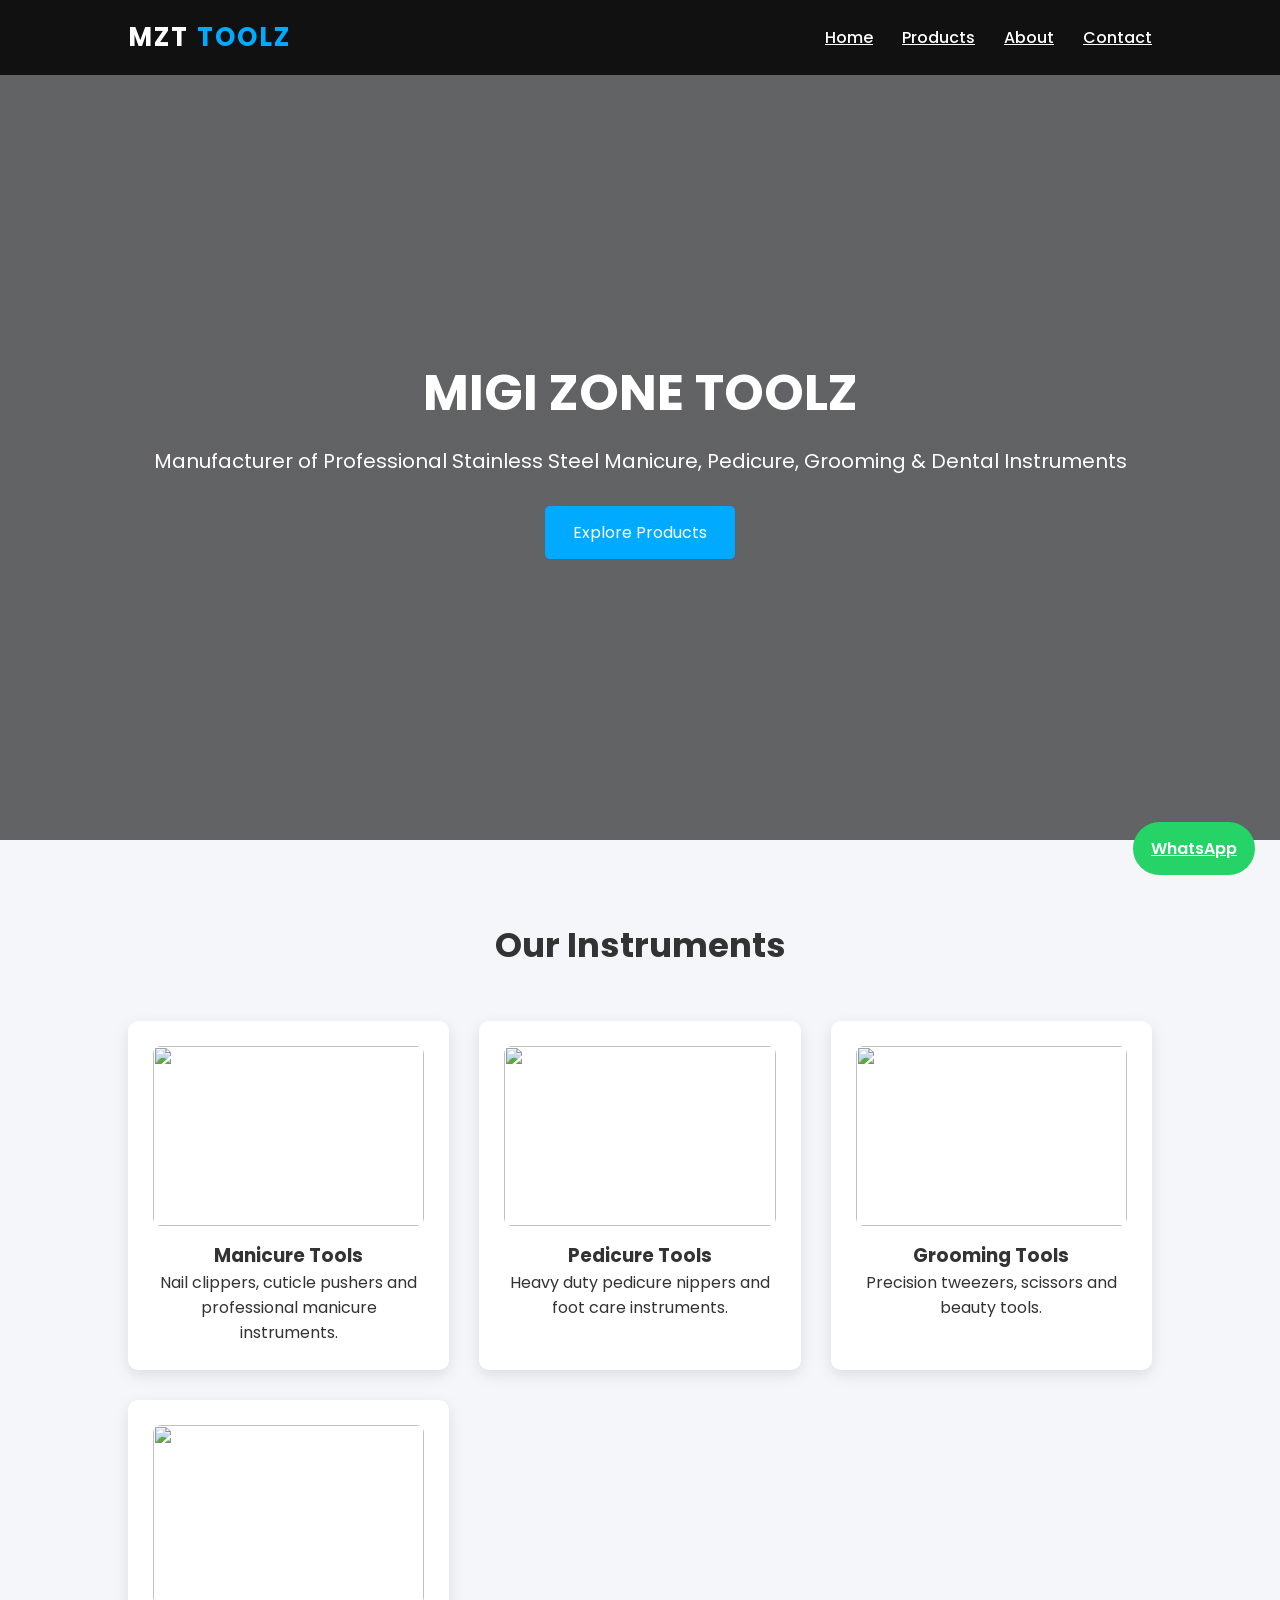
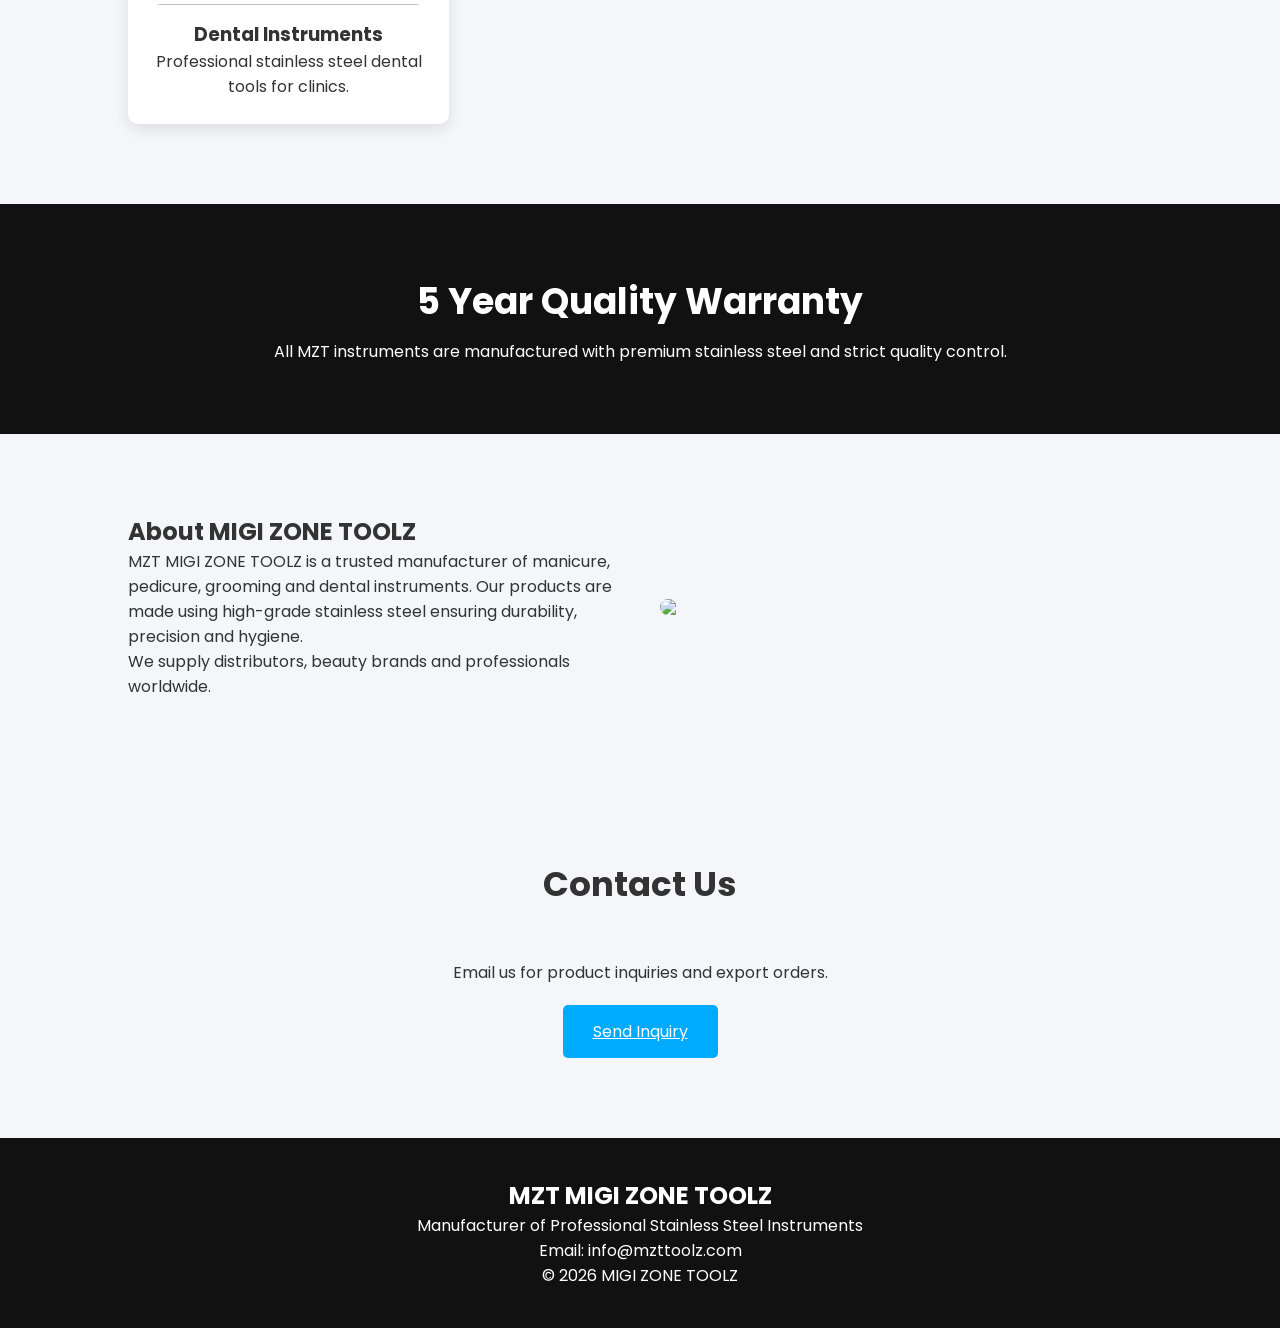
==== index.html @ c30a3d48 "Add files via upload" ====
<!DOCTYPE html>
<html lang="en">

<head>
<meta charset="UTF-8">
<meta name="viewport" content="width=device-width, initial-scale=1.0">

<title>MZT MIGI ZONE TOOLZ | Stainless Steel Instruments Manufacturer</title>

<meta name="description" content="MZT MIGI ZONE TOOLZ manufactures professional manicure, pedicure, grooming and dental instruments made from premium stainless steel.">

<link href="https://fonts.googleapis.com/css2?family=Poppins:wght@300;400;600;700&display=swap" rel="stylesheet">

<style>

*{
margin:0;
padding:0;
box-sizing:border-box;
font-family:'Poppins',sans-serif;
}

html{
scroll-behavior:smooth;
}

body{
background:#f4f6f9;
color:#333;
}

/* HEADER */

header{
background:#111;
color:white;
padding:18px 10%;
display:flex;
justify-content:space-between;
align-items:center;
position:sticky;
top:0;
z-index:1000;
}

.logo{
font-size:26px;
font-weight:700;
letter-spacing:2px;
}

.logo span{
color:#00aaff;
}

nav a{
color:white;
margin-left:25px;
font-weight:500;
}

nav a:hover{
color:#00aaff;
}

/* HERO */

.hero{
height:85vh;
background:linear-gradient(rgba(0,0,0,.6),rgba(0,0,0,.6)),
url("https://images.unsplash.com/photo-1588776814546-7fa85d03d813?auto=format&fit=crop&w=1500&q=80");
background-size:cover;
background-position:center;
display:flex;
flex-direction:column;
justify-content:center;
align-items:center;
text-align:center;
color:white;
padding:20px;
}

.hero h1{
font-size:50px;
margin-bottom:15px;
}

.hero p{
font-size:20px;
margin-bottom:30px;
}

.hero button{
background:#00aaff;
border:none;
padding:14px 28px;
font-size:16px;
color:white;
border-radius:5px;
cursor:pointer;
}

/* SECTIONS */

.section{
padding:80px 10%;
}

.section-title{
text-align:center;
font-size:34px;
margin-bottom:50px;
}

/* PRODUCTS */

.grid{
display:grid;
grid-template-columns:repeat(auto-fit,minmax(250px,1fr));
gap:30px;
}

.card{
background:white;
padding:25px;
border-radius:10px;
box-shadow:0 5px 15px rgba(0,0,0,.1);
text-align:center;
transition:.3s;
}

.card:hover{
transform:translateY(-8px);
}

.card img{
width:100%;
height:180px;
object-fit:cover;
border-radius:8px;
margin-bottom:15px;
}

/* WARRANTY */

.warranty{
background:#111;
color:white;
text-align:center;
padding:70px 10%;
}

.warranty h2{
font-size:36px;
margin-bottom:10px;
}

/* ABOUT */

.about{
display:grid;
grid-template-columns:1fr 1fr;
gap:40px;
align-items:center;
}

.about img{
width:100%;
border-radius:10px;
}

/* CONTACT */

.contact{
text-align:center;
}

.contact a{
background:#00aaff;
padding:14px 30px;
color:white;
border-radius:5px;
display:inline-block;
margin-top:20px;
}

/* FOOTER */

footer{
background:#111;
color:white;
text-align:center;
padding:40px 10%;
}

/* WHATSAPP */

.whatsapp{
position:fixed;
bottom:25px;
right:25px;
background:#25D366;
color:white;
padding:14px 18px;
border-radius:50px;
font-weight:600;
}

/* MOBILE */

@media(max-width:768px){

.about{
grid-template-columns:1fr;
text-align:center;
}

.hero h1{
font-size:34px;
}

nav{
display:none;
}

}

</style>
</head>

<body>

<header>

<div class="logo">MZT <span>TOOLZ</span></div>

<nav>
<a href="#">Home</a>
<a href="#products">Products</a>
<a href="#about">About</a>
<a href="#contact">Contact</a>
</nav>

</header>

<section class="hero">

<h1>MIGI ZONE TOOLZ</h1>

<p>Manufacturer of Professional Stainless Steel Manicure, Pedicure, Grooming & Dental Instruments</p>

<button onclick="document.getElementById('products').scrollIntoView()">
Explore Products
</button>

</section>

<section class="section" id="products">

<h2 class="section-title">Our Instruments</h2>

<div class="grid">

<div class="card">
<img src="manicure.jpg">
<h3>Manicure Tools</h3>
<p>Nail clippers, cuticle pushers and professional manicure instruments.</p>
</div>

<div class="card">
<img src="pedicure.jpg">
<h3>Pedicure Tools</h3>
<p>Heavy duty pedicure nippers and foot care instruments.</p>
</div>

<div class="card">
<img src="grooming.jpg">
<h3>Grooming Tools</h3>
<p>Precision tweezers, scissors and beauty tools.</p>
</div>

<div class="card">
<img src="dental.jpg">
<h3>Dental Instruments</h3>
<p>Professional stainless steel dental tools for clinics.</p>
</div>

</div>

</section>

<section class="warranty">

<h2>5 Year Quality Warranty</h2>

<p>All MZT instruments are manufactured with premium stainless steel and strict quality control.</p>

</section>

<section class="section about" id="about">

<div>

<h2>About MIGI ZONE TOOLZ</h2>

<p>MZT MIGI ZONE TOOLZ is a trusted manufacturer of manicure, pedicure, grooming and dental instruments. Our products are made using high-grade stainless steel ensuring durability, precision and hygiene.</p>

<p>We supply distributors, beauty brands and professionals worldwide.</p>

</div>

<img src="factory.jpg">

</section>

<section class="section contact" id="contact">

<h2 class="section-title">Contact Us</h2>

<p>Email us for product inquiries and export orders.</p>

<a href="mailto:info@mzttoolz.com">Send Inquiry</a>

</section>

<footer>

<h2>MZT MIGI ZONE TOOLZ</h2>

<p>Manufacturer of Professional Stainless Steel Instruments</p>

<p>Email: info@mzttoolz.com</p>

<p>© 2026 MIGI ZONE TOOLZ</p>

</footer>

<a class="whatsapp" href="https://wa.me/923000000000" target="_blank">
WhatsApp
</a>

</body>
</html>
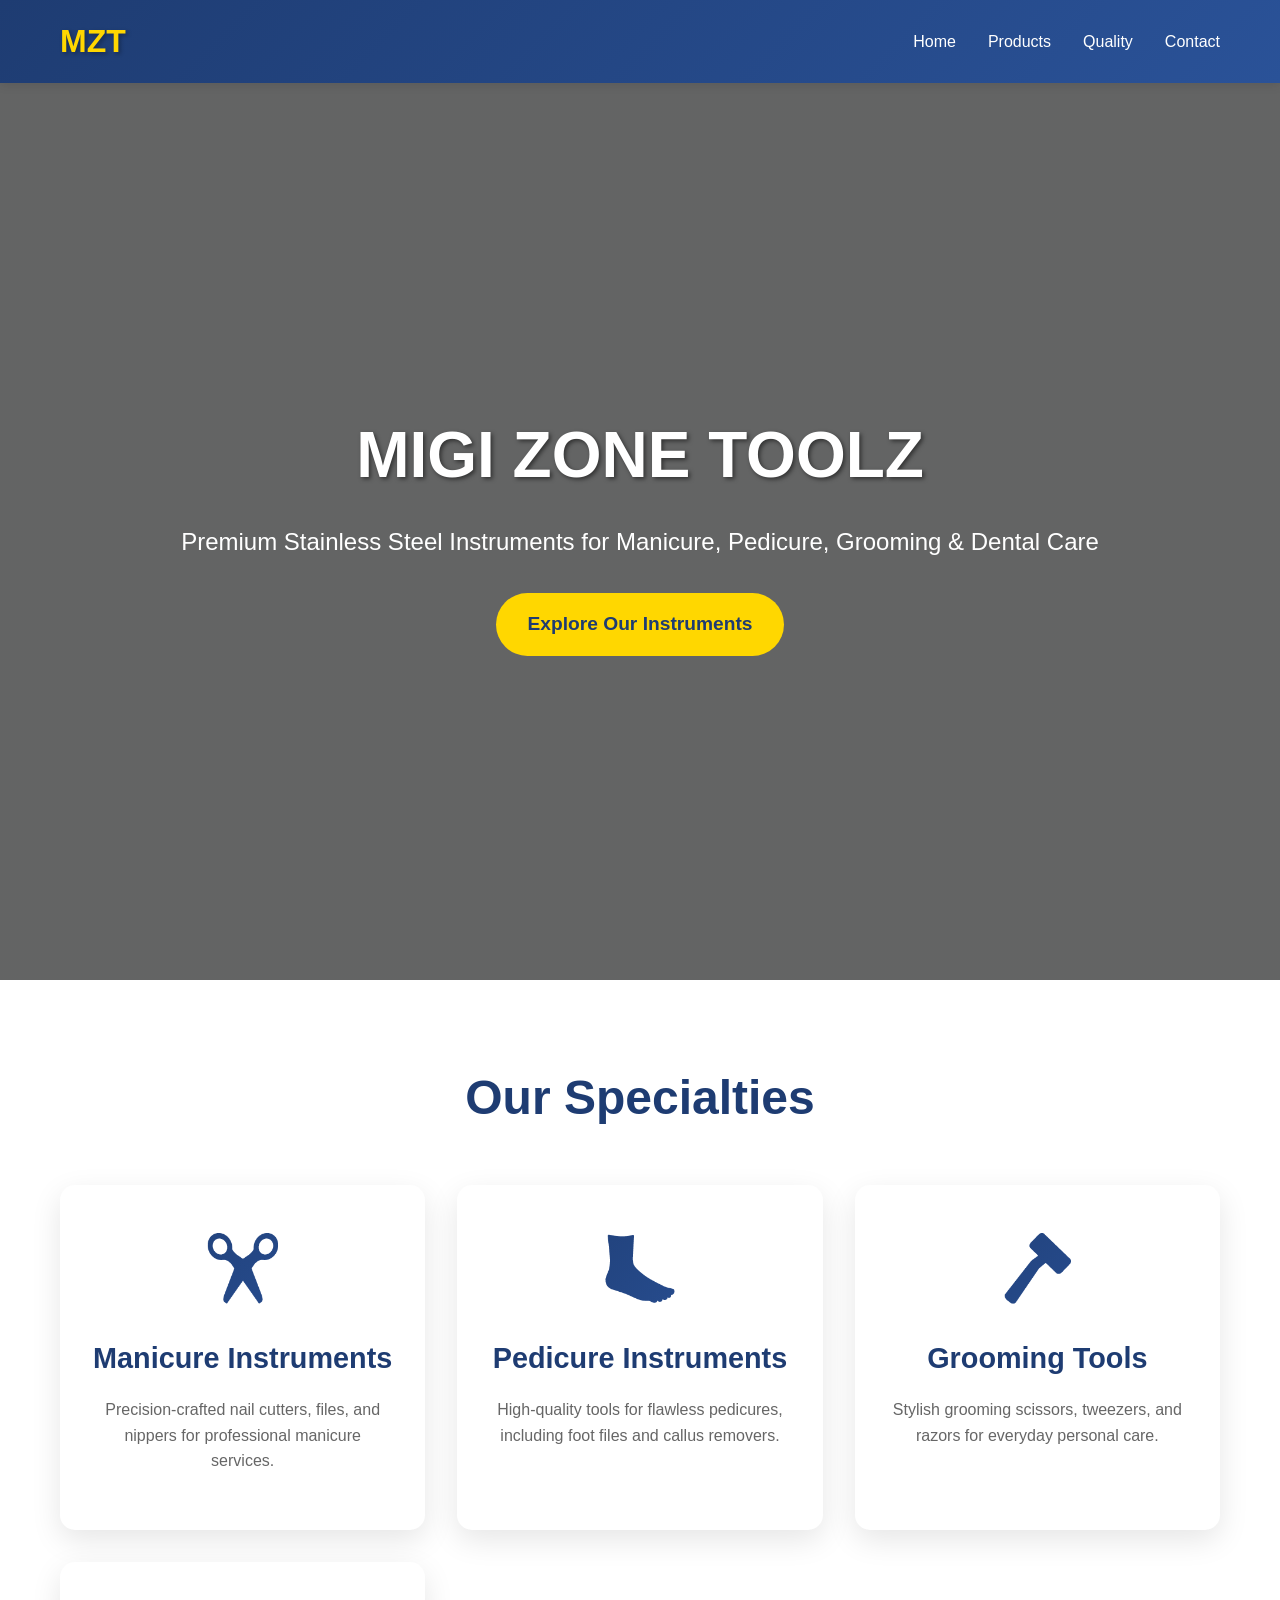
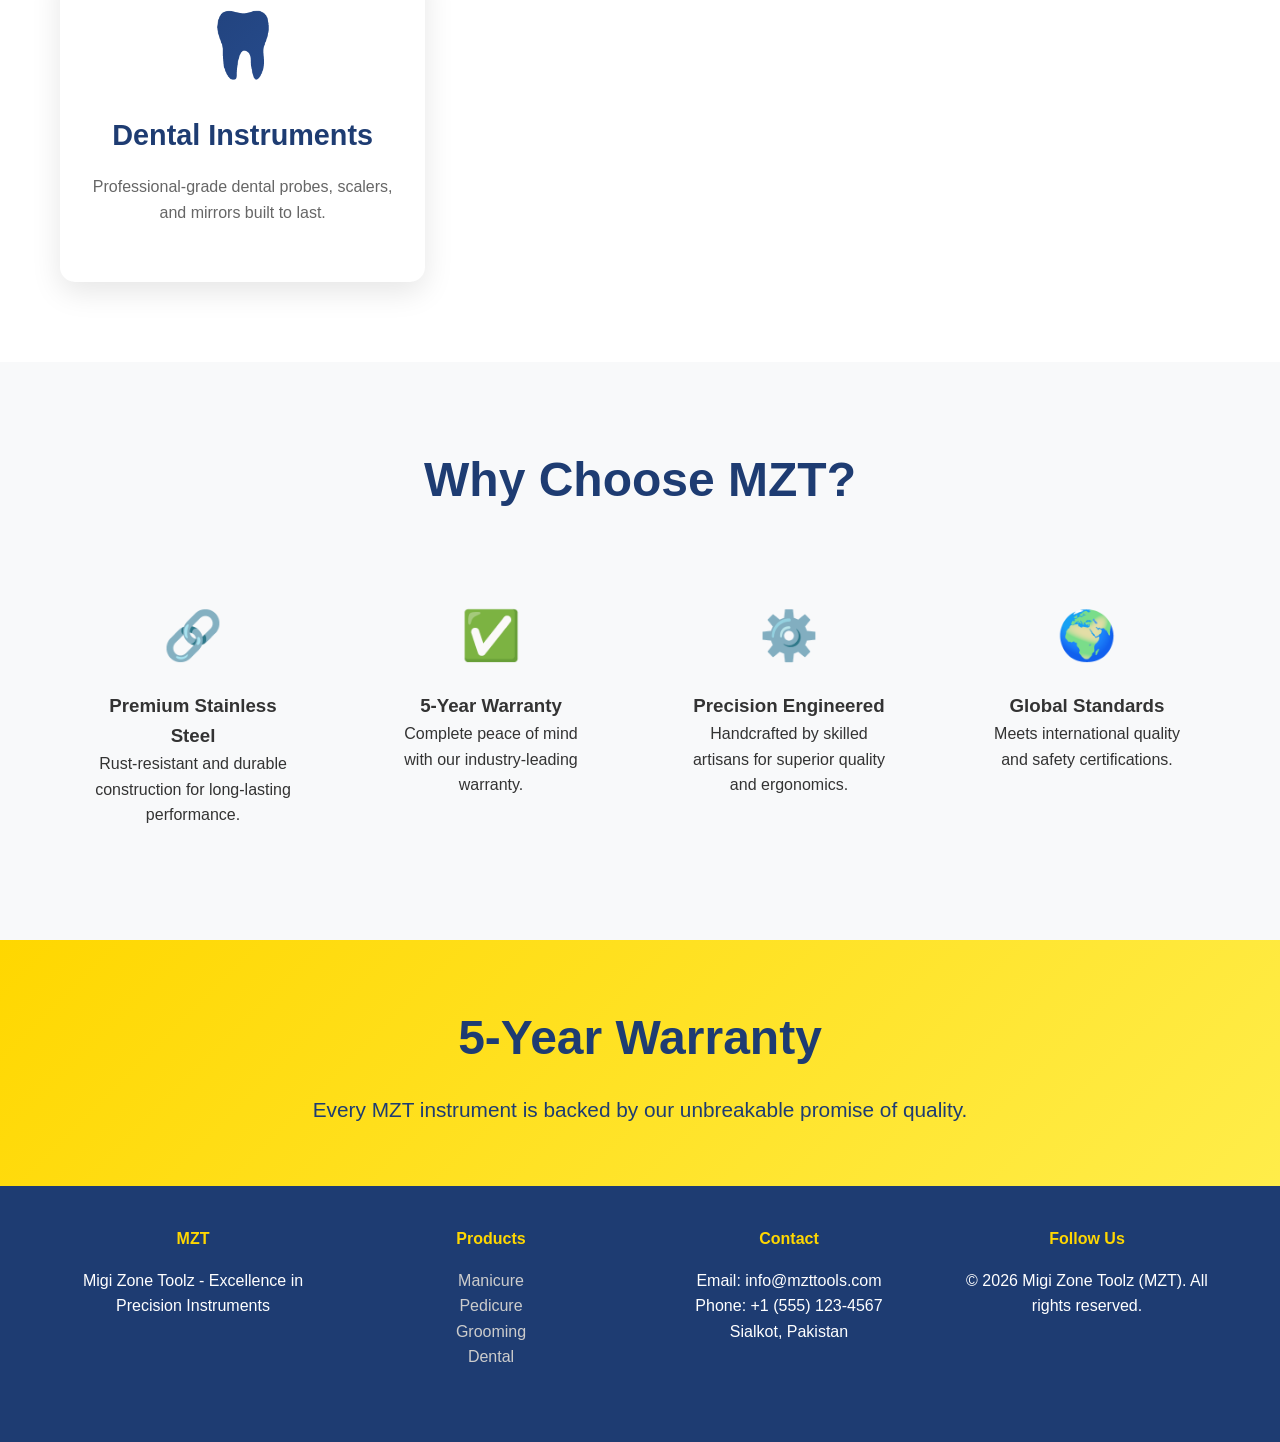
==== commit 8d51fa2c: "Add files via upload" ====
--- a/index.html
+++ b/index.html
@@ -1,343 +1,390 @@
 <!DOCTYPE html>
 <html lang="en">
-
 <head>
-<meta charset="UTF-8">
-<meta name="viewport" content="width=device-width, initial-scale=1.0">
-
-<title>MZT MIGI ZONE TOOLZ | Stainless Steel Instruments Manufacturer</title>
-
-<meta name="description" content="MZT MIGI ZONE TOOLZ manufactures professional manicure, pedicure, grooming and dental instruments made from premium stainless steel.">
-
-<link href="https://fonts.googleapis.com/css2?family=Poppins:wght@300;400;600;700&display=swap" rel="stylesheet">
-
-<style>
-
-*{
-margin:0;
-padding:0;
-box-sizing:border-box;
-font-family:'Poppins',sans-serif;
-}
-
-html{
-scroll-behavior:smooth;
-}
-
-body{
-background:#f4f6f9;
-color:#333;
-}
-
-/* HEADER */
-
-header{
-background:#111;
-color:white;
-padding:18px 10%;
-display:flex;
-justify-content:space-between;
-align-items:center;
-position:sticky;
-top:0;
-z-index:1000;
-}
-
-.logo{
-font-size:26px;
-font-weight:700;
-letter-spacing:2px;
-}
-
-.logo span{
-color:#00aaff;
-}
-
-nav a{
-color:white;
-margin-left:25px;
-font-weight:500;
-}
-
-nav a:hover{
-color:#00aaff;
-}
-
-/* HERO */
-
-.hero{
-height:85vh;
-background:linear-gradient(rgba(0,0,0,.6),rgba(0,0,0,.6)),
-url("https://images.unsplash.com/photo-1588776814546-7fa85d03d813?auto=format&fit=crop&w=1500&q=80");
-background-size:cover;
-background-position:center;
-display:flex;
-flex-direction:column;
-justify-content:center;
-align-items:center;
-text-align:center;
-color:white;
-padding:20px;
-}
-
-.hero h1{
-font-size:50px;
-margin-bottom:15px;
-}
-
-.hero p{
-font-size:20px;
-margin-bottom:30px;
-}
-
-.hero button{
-background:#00aaff;
-border:none;
-padding:14px 28px;
-font-size:16px;
-color:white;
-border-radius:5px;
-cursor:pointer;
-}
-
-/* SECTIONS */
-
-.section{
-padding:80px 10%;
-}
-
-.section-title{
-text-align:center;
-font-size:34px;
-margin-bottom:50px;
-}
-
-/* PRODUCTS */
-
-.grid{
-display:grid;
-grid-template-columns:repeat(auto-fit,minmax(250px,1fr));
-gap:30px;
-}
-
-.card{
-background:white;
-padding:25px;
-border-radius:10px;
-box-shadow:0 5px 15px rgba(0,0,0,.1);
-text-align:center;
-transition:.3s;
-}
-
-.card:hover{
-transform:translateY(-8px);
-}
-
-.card img{
-width:100%;
-height:180px;
-object-fit:cover;
-border-radius:8px;
-margin-bottom:15px;
-}
-
-/* WARRANTY */
-
-.warranty{
-background:#111;
-color:white;
-text-align:center;
-padding:70px 10%;
-}
-
-.warranty h2{
-font-size:36px;
-margin-bottom:10px;
-}
-
-/* ABOUT */
-
-.about{
-display:grid;
-grid-template-columns:1fr 1fr;
-gap:40px;
-align-items:center;
-}
-
-.about img{
-width:100%;
-border-radius:10px;
-}
-
-/* CONTACT */
-
-.contact{
-text-align:center;
-}
-
-.contact a{
-background:#00aaff;
-padding:14px 30px;
-color:white;
-border-radius:5px;
-display:inline-block;
-margin-top:20px;
-}
-
-/* FOOTER */
-
-footer{
-background:#111;
-color:white;
-text-align:center;
-padding:40px 10%;
-}
-
-/* WHATSAPP */
-
-.whatsapp{
-position:fixed;
-bottom:25px;
-right:25px;
-background:#25D366;
-color:white;
-padding:14px 18px;
-border-radius:50px;
-font-weight:600;
-}
-
-/* MOBILE */
-
-@media(max-width:768px){
-
-.about{
-grid-template-columns:1fr;
-text-align:center;
-}
-
-.hero h1{
-font-size:34px;
-}
-
-nav{
-display:none;
-}
-
-}
-
-</style>
+    <meta charset="UTF-8">
+    <meta name="viewport" content="width=device-width, initial-scale=1.0">
+    <title>MIGI ZONE TOOLZ (MZT) - Premium Manicure, Pedicure, Grooming & Dental Instruments</title>
+    <style>
+        /* Reset and Base Styles */
+        * {
+            margin: 0;
+            padding: 0;
+            box-sizing: border-box;
+        }
+        body {
+            font-family: 'Arial', sans-serif;
+            line-height: 1.6;
+            color: #333;
+            background-color: #f8f9fa;
+        }
+        .container {
+            max-width: 1200px;
+            margin: 0 auto;
+            padding: 0 20px;
+        }
+
+        /* Header & Logo */
+        header {
+            background: linear-gradient(135deg, #1e3c72 0%, #2a5298 100%);
+            color: white;
+            padding: 1rem 0;
+            position: fixed;
+            width: 100%;
+            top: 0;
+            z-index: 1000;
+            box-shadow: 0 2px 10px rgba(0,0,0,0.1);
+        }
+        nav {
+            display: flex;
+            justify-content: space-between;
+            align-items: center;
+        }
+        .logo {
+            font-size: 2rem;
+            font-weight: bold;
+            color: #ffd700;
+            text-shadow: 2px 2px 4px rgba(0,0,0,0.3);
+        }
+        .nav-links {
+            display: flex;
+            list-style: none;
+            gap: 2rem;
+        }
+        .nav-links a {
+            color: white;
+            text-decoration: none;
+            font-weight: 500;
+            transition: color 0.3s;
+        }
+        .nav-links a:hover {
+            color: #ffd700;
+        }
+        .hamburger {
+            display: none;
+            flex-direction: column;
+            cursor: pointer;
+        }
+        .hamburger span {
+            width: 25px;
+            height: 3px;
+            background: white;
+            margin: 3px 0;
+            transition: 0.3s;
+        }
+
+        /* Hero Banner */
+        .hero {
+            background: linear-gradient(rgba(0,0,0,0.6), rgba(0,0,0,0.6)), url('[data-uri]') center/cover;
+            height: 100vh;
+            display: flex;
+            align-items: center;
+            justify-content: center;
+            text-align: center;
+            color: white;
+            margin-top: 80px;
+        }
+        .hero h1 {
+            font-size: 4rem;
+            margin-bottom: 1rem;
+            text-shadow: 2px 2px 4px rgba(0,0,0,0.5);
+        }
+        .hero p {
+            font-size: 1.5rem;
+            margin-bottom: 2rem;
+        }
+        .cta-button {
+            display: inline-block;
+            background: #ffd700;
+            color: #1e3c72;
+            padding: 1rem 2rem;
+            text-decoration: none;
+            font-weight: bold;
+            border-radius: 50px;
+            transition: transform 0.3s, box-shadow 0.3s;
+            font-size: 1.2rem;
+        }
+        .cta-button:hover {
+            transform: translateY(-3px);
+            box-shadow: 0 10px 20px rgba(255,215,0,0.4);
+        }
+
+        /* Sections Grid */
+        .sections {
+            padding: 80px 0;
+            background: white;
+        }
+        .section-grid {
+            display: grid;
+            grid-template-columns: repeat(auto-fit, minmax(300px, 1fr));
+            gap: 2rem;
+            margin-top: 3rem;
+        }
+        .section-card {
+            background: white;
+            border-radius: 15px;
+            overflow: hidden;
+            box-shadow: 0 10px 30px rgba(0,0,0,0.1);
+            transition: transform 0.3s, box-shadow 0.3s;
+            text-align: center;
+            padding: 2rem;
+        }
+        .section-card:hover {
+            transform: translateY(-10px);
+            box-shadow: 0 20px 40px rgba(0,0,0,0.15);
+        }
+        .section-icon {
+            font-size: 4rem;
+            margin-bottom: 1rem;
+            background: linear-gradient(135deg, #1e3c72, #2a5298);
+            -webkit-background-clip: text;
+            -webkit-text-fill-color: transparent;
+            background-clip: text;
+        }
+        .section-card h3 {
+            font-size: 1.8rem;
+            margin-bottom: 1rem;
+            color: #1e3c72;
+        }
+        .section-card p {
+            color: #666;
+            margin-bottom: 1.5rem;
+        }
+
+        /* Features */
+        .features {
+            padding: 80px 0;
+            background: #f8f9fa;
+        }
+        .features h2 {
+            text-align: center;
+            font-size: 3rem;
+            margin-bottom: 3rem;
+            color: #1e3c72;
+        }
+        .features-grid {
+            display: grid;
+            grid-template-columns: repeat(auto-fit, minmax(250px, 1fr));
+            gap: 2rem;
+        }
+        .feature-item {
+            text-align: center;
+            padding: 2rem;
+        }
+        .feature-icon {
+            font-size: 3rem;
+            color: #ffd700;
+            margin-bottom: 1rem;
+        }
+
+        /* Warranty Highlight */
+        .warranty {
+            background: linear-gradient(135deg, #ffd700 0%, #ffed4a 100%);
+            padding: 60px 0;
+            text-align: center;
+        }
+        .warranty h2 {
+            font-size: 3rem;
+            color: #1e3c72;
+            margin-bottom: 1rem;
+        }
+        .warranty p {
+            font-size: 1.3rem;
+            color: #1e3c72;
+        }
+
+        /* Footer */
+        footer {
+            background: #1e3c72;
+            color: white;
+            text-align: center;
+            padding: 40px 0;
+        }
+        .footer-content {
+            display: grid;
+            grid-template-columns: repeat(auto-fit, minmax(250px, 1fr));
+            gap: 2rem;
+            margin-bottom: 2rem;
+        }
+        .footer-section h4 {
+            margin-bottom: 1rem;
+            color: #ffd700;
+        }
+        .footer-section a {
+            color: #ccc;
+            text-decoration: none;
+        }
+        .footer-section a:hover {
+            color: #ffd700;
+        }
+
+        /* Mobile Responsiveness */
+        @media (max-width: 768px) {
+            .hamburger {
+                display: flex;
+            }
+            .nav-links {
+                display: none;
+                position: absolute;
+                top: 100%;
+                left: 0;
+                width: 100%;
+                background: #1e3c72;
+                flex-direction: column;
+                padding: 1rem;
+            }
+            .nav-links.active {
+                display: flex;
+            }
+            .hero h1 {
+                font-size: 2.5rem;
+            }
+            .hero p {
+                font-size: 1.2rem;
+            }
+            .section-grid {
+                grid-template-columns: 1fr;
+            }
+        }
+    </style>
 </head>
-
 <body>
-
-<header>
-
-<div class="logo">MZT <span>TOOLZ</span></div>
-
-<nav>
-<a href="#">Home</a>
-<a href="#products">Products</a>
-<a href="#about">About</a>
-<a href="#contact">Contact</a>
-</nav>
-
-</header>
-
-<section class="hero">
-
-<h1>MIGI ZONE TOOLZ</h1>
-
-<p>Manufacturer of Professional Stainless Steel Manicure, Pedicure, Grooming & Dental Instruments</p>
-
-<button onclick="document.getElementById('products').scrollIntoView()">
-Explore Products
-</button>
-
-</section>
-
-<section class="section" id="products">
-
-<h2 class="section-title">Our Instruments</h2>
-
-<div class="grid">
-
-<div class="card">
-<img src="manicure.jpg">
-<h3>Manicure Tools</h3>
-<p>Nail clippers, cuticle pushers and professional manicure instruments.</p>
-</div>
-
-<div class="card">
-<img src="pedicure.jpg">
-<h3>Pedicure Tools</h3>
-<p>Heavy duty pedicure nippers and foot care instruments.</p>
-</div>
-
-<div class="card">
-<img src="grooming.jpg">
-<h3>Grooming Tools</h3>
-<p>Precision tweezers, scissors and beauty tools.</p>
-</div>
-
-<div class="card">
-<img src="dental.jpg">
-<h3>Dental Instruments</h3>
-<p>Professional stainless steel dental tools for clinics.</p>
-</div>
-
-</div>
-
-</section>
-
-<section class="warranty">
-
-<h2>5 Year Quality Warranty</h2>
-
-<p>All MZT instruments are manufactured with premium stainless steel and strict quality control.</p>
-
-</section>
-
-<section class="section about" id="about">
-
-<div>
-
-<h2>About MIGI ZONE TOOLZ</h2>
-
-<p>MZT MIGI ZONE TOOLZ is a trusted manufacturer of manicure, pedicure, grooming and dental instruments. Our products are made using high-grade stainless steel ensuring durability, precision and hygiene.</p>
-
-<p>We supply distributors, beauty brands and professionals worldwide.</p>
-
-</div>
-
-<img src="factory.jpg">
-
-</section>
-
-<section class="section contact" id="contact">
-
-<h2 class="section-title">Contact Us</h2>
-
-<p>Email us for product inquiries and export orders.</p>
-
-<a href="mailto:info@mzttoolz.com">Send Inquiry</a>
-
-</section>
-
-<footer>
-
-<h2>MZT MIGI ZONE TOOLZ</h2>
-
-<p>Manufacturer of Professional Stainless Steel Instruments</p>
-
-<p>Email: info@mzttoolz.com</p>
-
-<p>© 2026 MIGI ZONE TOOLZ</p>
-
-</footer>
-
-<a class="whatsapp" href="https://wa.me/923000000000" target="_blank">
-WhatsApp
-</a>
-
+    <!-- Header -->
+    <header>
+        <nav class="container">
+            <div class="logo">MZT</div>
+            <ul class="nav-links">
+                <li><a href="#home">Home</a></li>
+                <li><a href="#sections">Products</a></li>
+                <li><a href="#features">Quality</a></li>
+                <li><a href="#contact">Contact</a></li>
+            </ul>
+            <div class="hamburger" onclick="toggleMenu()">
+                <span></span>
+                <span></span>
+                <span></span>
+            </div>
+        </nav>
+    </header>
+
+    <!-- Hero Banner -->
+    <section id="home" class="hero">
+        <div class="container">
+            <h1>MIGI ZONE TOOLZ</h1>
+            <p>Premium Stainless Steel Instruments for Manicure, Pedicure, Grooming & Dental Care</p>
+            <a href="#sections" class="cta-button">Explore Our Instruments</a>
+        </div>
+    </section>
+
+    <!-- Product Categories -->
+    <section id="sections" class="sections">
+        <div class="container">
+            <h2 style="text-align: center; font-size: 3rem; color: #1e3c72; margin-bottom: 1rem;">Our Specialties</h2>
+            <div class="section-grid">
+                <div class="section-card">
+                    <div class="section-icon">✂️</div>
+                    <h3>Manicure Instruments</h3>
+                    <p>Precision-crafted nail cutters, files, and nippers for professional manicure services.</p>
+                </div>
+                <div class="section-card">
+                    <div class="section-icon">🦶</div>
+                    <h3>Pedicure Instruments</h3>
+                    <p>High-quality tools for flawless pedicures, including foot files and callus removers.</p>
+                </div>
+                <div class="section-card">
+                    <div class="section-icon">🪒</div>
+                    <h3>Grooming Tools</h3>
+                    <p>Stylish grooming scissors, tweezers, and razors for everyday personal care.</p>
+                </div>
+                <div class="section-card">
+                    <div class="section-icon">🦷</div>
+                    <h3>Dental Instruments</h3>
+                    <p>Professional-grade dental probes, scalers, and mirrors built to last.</p>
+                </div>
+            </div>
+        </div>
+    </section>
+
+    <!-- Features -->
+    <section id="features" class="features">
+        <div class="container">
+            <h2>Why Choose MZT?</h2>
+            <div class="features-grid">
+                <div class="feature-item">
+                    <div class="feature-icon">🔗</div>
+                    <h3>Premium Stainless Steel</h3>
+                    <p>Rust-resistant and durable construction for long-lasting performance.</p>
+                </div>
+                <div class="feature-item">
+                    <div class="feature-icon">✅</div>
+                    <h3>5-Year Warranty</h3>
+                    <p>Complete peace of mind with our industry-leading warranty.</p>
+                </div>
+                <div class="feature-item">
+                    <div class="feature-icon">⚙️</div>
+                    <h3>Precision Engineered</h3>
+                    <p>Handcrafted by skilled artisans for superior quality and ergonomics.</p>
+                </div>
+                <div class="feature-item">
+                    <div class="feature-icon">🌍</div>
+                    <h3>Global Standards</h3>
+                    <p>Meets international quality and safety certifications.</p>
+                </div>
+            </div>
+        </div>
+    </section>
+
+    <!-- Warranty Banner -->
+    <section class="warranty">
+        <div class="container">
+            <h2>5-Year Warranty</h2>
+            <p>Every MZT instrument is backed by our unbreakable promise of quality.</p>
+        </div>
+    </section>
+
+    <!-- Footer -->
+    <footer id="contact">
+        <div class="container">
+            <div class="footer-content">
+                <div class="footer-section">
+                    <h4>MZT</h4>
+                    <p>Migi Zone Toolz - Excellence in Precision Instruments</p>
+                </div>
+                <div class="footer-section">
+                    <h4>Products</h4>
+                    <a href="#sections">Manicure</a><br>
+                    <a href="#sections">Pedicure</a><br>
+                    <a href="#sections">Grooming</a><br>
+                    <a href="#sections">Dental</a>
+                </div>
+                <div class="footer-section">
+                    <h4>Contact</h4>
+                    <p>Email: info@mzttools.com</p>
+                    <p>Phone: +1 (555) 123-4567</p>
+                    <p>Sialkot, Pakistan</p>
+                </div>
+                <div class="footer-section">
+                    <h4>Follow Us</h4>
+                    <p>© 2026 Migi Zone Toolz (MZT). All rights reserved.</p>
+                </div>
+            </div>
+        </div>
+    </footer>
+
+    <script>
+        function toggleMenu() {
+            const navLinks = document.querySelector('.nav-links');
+            navLinks.classList.toggle('active');
+        }
+
+        // Smooth scrolling for anchor links
+        document.querySelectorAll('a[href^="#"]').forEach(anchor => {
+            anchor.addEventListener('click', function (e) {
+                e.preventDefault();
+                document.querySelector(this.getAttribute('href')).scrollIntoView({
+                    behavior: 'smooth'
+                });
+            });
+        });
+    </script>
 </body>
 </html>
